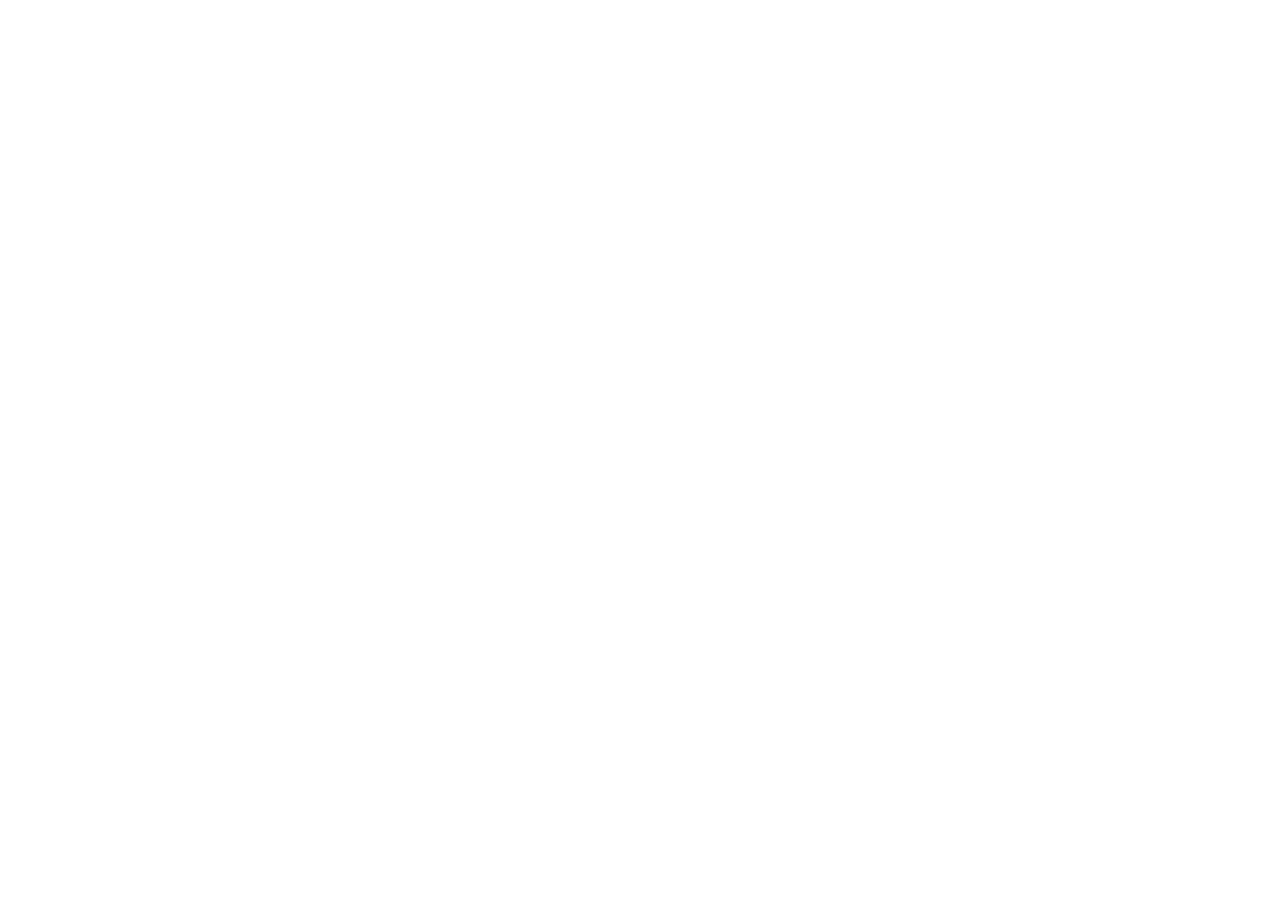
==== about.html @ 60a02329 "Add about.html" ====
<!DOCTYPE html>
<html lang="es">
  <head>
    <meta charset="UTF-8" />
    <meta http-equiv="X-UA-Compatible" content="IE=edge" />
    <meta name="viewport" content="width=device-width, initial-scale=1.0" />
    <title>Mensajes Privados</title>
  </head>
  <body></body>
</html>
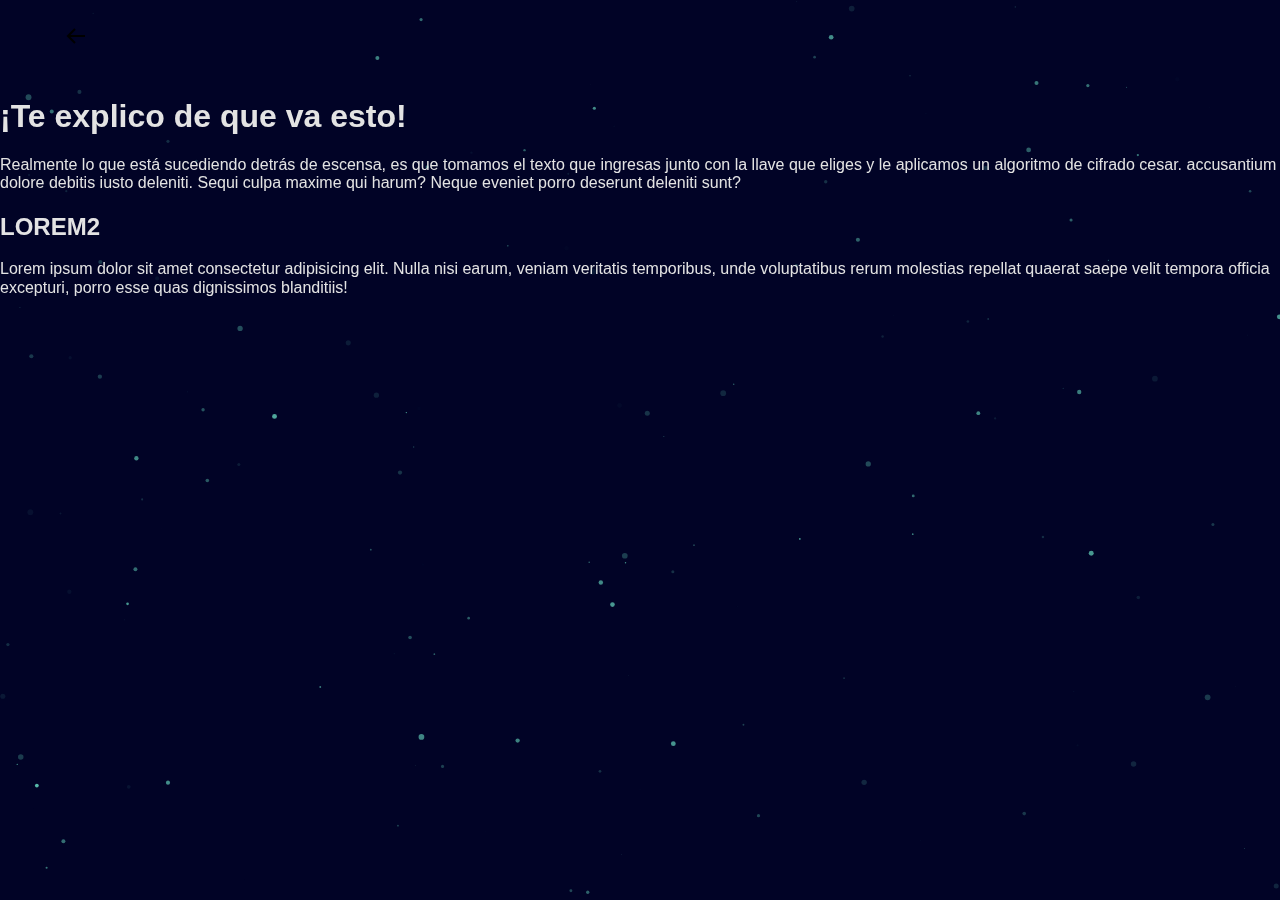
==== commit 8337c453: "Update about.html" ====
--- a/about.html
+++ b/about.html
@@ -5,6 +5,56 @@
     <meta http-equiv="X-UA-Compatible" content="IE=edge" />
     <meta name="viewport" content="width=device-width, initial-scale=1.0" />
     <title>Mensajes Privados</title>
+    <link rel="stylesheet" href="styles/normalize.css" />
+    <link rel="stylesheet" href="styles/style.css" />
   </head>
-  <body></body>
+  <body>
+    <!-- particle effects -->
+    <div id="particles-js"></div>
+    <!-- page content -->
+    <header class="header">
+      <nav class="nav">
+        <ul class="nav__links">
+          <li>
+            <a href="index.html" class="nav__link">
+              <svg
+                xmlns="http://www.w3.org/2000/svg"
+                width="24"
+                height="24"
+                class="arrowback__icon functional-icon"
+              >
+                <path
+                  d="M21 11H6.414l5.293-5.293-1.414-1.414L2.586 12l7.707 7.707 1.414-1.414L6.414 13H21z"
+                />
+              </svg>
+            </a>
+          </li>
+        </ul>
+      </nav>
+    </header>
+    <main class="">
+      <section class="about glass-container">
+        <article class="about__article">
+          <h1 class="about__title">¡Te explico de que va esto!</h1>
+          <p class="about__paragraph">
+            Realmente lo que está sucediendo detrás de escensa, es que tomamos
+            el texto que ingresas junto con la llave que eliges y le aplicamos
+            un algoritmo de cifrado cesar. accusantium dolore debitis iusto
+            deleniti. Sequi culpa maxime qui harum? Neque eveniet porro deserunt
+            deleniti sunt?
+          </p>
+          <h2>LOREM2</h2>
+          <p class="about__paragraph">
+            Lorem ipsum dolor sit amet consectetur adipisicing elit. Nulla nisi
+            earum, veniam veritatis temporibus, unde voluptatibus rerum
+            molestias repellat quaerat saepe velit tempora officia excepturi,
+            porro esse quas dignissimos blanditiis!
+          </p>
+        </article>
+      </section>
+    </main>
+    <!-- particle scripts -->
+    <script src="scripts/particles.min.js"></script>
+    <script src="scripts/particles.effects.js"></script>
+  </body>
 </html>
--- a/styles/style.css
+++ b/styles/style.css
@@ -0,0 +1,229 @@
+:root {
+  --accent-color: #5abfad;
+  --secondary-color: #3c74a6;
+  --bg-color: #010326;
+  --white-text: #e3e3e3;
+  --large-text: 1.953rem;
+  --medium-text: 1.35rem;
+  --small-text: 1rem;
+  --b-radius: 0.3rem;
+}
+
+* {
+  box-sizing: border-box;
+}
+
+body {
+  font-family: 'Outfit', sans-serif;
+  background-color: var(--bg-color);
+  color: var(--white-text);
+}
+
+li {
+  list-style: none;
+}
+
+textarea {
+  width: 100%;
+  resize: none;
+  outline: none;
+  background-color: unset;
+}
+
+input[type='number']::-webkit-inner-spin-button,
+input[type='number']::-webkit-outer-spin-button {
+  -webkit-appearance: none;
+}
+
+.textarea-container {
+  max-width: 20rem;
+}
+
+.header {
+  display: grid;
+  align-items: center;
+}
+
+.nav {
+  width: 100%;
+  max-width: 1200px;
+  margin: 0 auto;
+}
+
+.nav__links {
+  padding-left: 1rem;
+}
+
+.nav__links li {
+  display: inline-block;
+}
+
+.nav__link {
+  display: block;
+  text-decoration: none;
+  color: var(--white-text);
+  font-size: var(--small-text);
+  padding: 0.5rem;
+  border-radius: var(--b-radius);
+  animation: bounce 4s infinite;
+}
+
+.main {
+  display: grid;
+  justify-content: center;
+  margin: 0.5rem;
+}
+
+.form {
+  display: grid;
+  place-content: center;
+  width: min(100%, 70rem);
+  margin: 2rem auto;
+  padding: 2rem;
+  font-size: var(--medium-text);
+  border-radius: var(--b-radius);
+  background-color: rgba(25, 41, 89, 0.4);
+  backdrop-filter: blur(1px);
+  border: solid 1px rgba(25, 41, 89, 0.5);
+}
+
+.form__title {
+  text-align: center;
+  font-size: var(--large-text);
+}
+
+.form__container {
+  display: grid;
+  gap: 1rem;
+}
+
+.input__text {
+  font-size: var(--small-text);
+  color: var(--white-text);
+  border: solid 2px rgba(25, 41, 89, 0.7);
+  border-radius: var(--b-radius);
+  padding: 0.5rem;
+}
+
+.form__actions {
+  display: flex;
+  justify-content: center;
+  align-items: center;
+  gap: 2rem;
+}
+
+.form__btns {
+  display: grid;
+  row-gap: 0.7rem;
+  width: 100%;
+  max-width: 8rem;
+}
+
+.form__btn {
+  width: 100%;
+  max-width: 10rem;
+  min-height: 2rem;
+  border: none;
+  border-radius: var(--b-radius);
+  color: var(--white-text);
+  font-size: var(--small-text);
+  border-radius: 8px;
+  transition: transform 200ms, box-shadow 200ms;
+}
+
+.form__btn--cipher {
+  background-color: var(--accent-color);
+  box-shadow: #428c7f 0 4px 0;
+}
+
+.form__btn--decipher {
+  background-color: var(--secondary-color);
+  box-shadow: #295073 0 4px 0;
+}
+
+.form__key {
+  display: block;
+  display: block;
+  width: 100%;
+  text-align: center;
+  line-height: 1.8;
+  font-size: var(--small-text);
+}
+
+.key__container {
+  display: flex;
+  justify-content: space-around;
+  max-width: 5rem;
+  margin: 0 auto;
+  background-color: rgba(25, 41, 89, 0.7);
+  border-radius: var(--b-radius);
+}
+
+.key__icon {
+  transform: rotate(45deg);
+  fill: var(--white-text);
+}
+
+.form__input--number {
+  border: none;
+  outline: none;
+  opacity: 0.7;
+  max-width: 3rem;
+  background-color: unset;
+  color: var(--white-text);
+}
+
+/* effects */
+.nav__link:hover {
+  color: var(--accent-color);
+}
+
+.input__text:hover {
+  border: solid 2px rgba(90, 191, 173, 0.5);
+}
+
+.input__text:focus {
+  border: solid 2px var(--accent-color);
+}
+
+.key__icon:hover {
+  fill: var(--accent-color);
+}
+
+.form__btn:active {
+  box-shadow: 0px 0px 0px;
+  transform: translateY(4px) translateX(4px);
+}
+
+@keyframes bounce {
+  0% {
+    transform: translate(0px, 0px);
+  }
+
+  40% {
+    transform: translate(0px, 3px);
+  }
+
+  60% {
+    transform: translate(0px, 10px);
+  }
+
+  100% {
+    transform: translate(0px, 0px);
+  }
+}
+
+/* particles container */
+#particles-js {
+  position: fixed;
+  width: 100%;
+  height: 100vh;
+  z-index: -1;
+}
+
+/* Desktop */
+@media screen and (min-width: 810px) {
+  .form__container {
+    grid-template-columns: repeat(3, 1fr);
+  }
+}
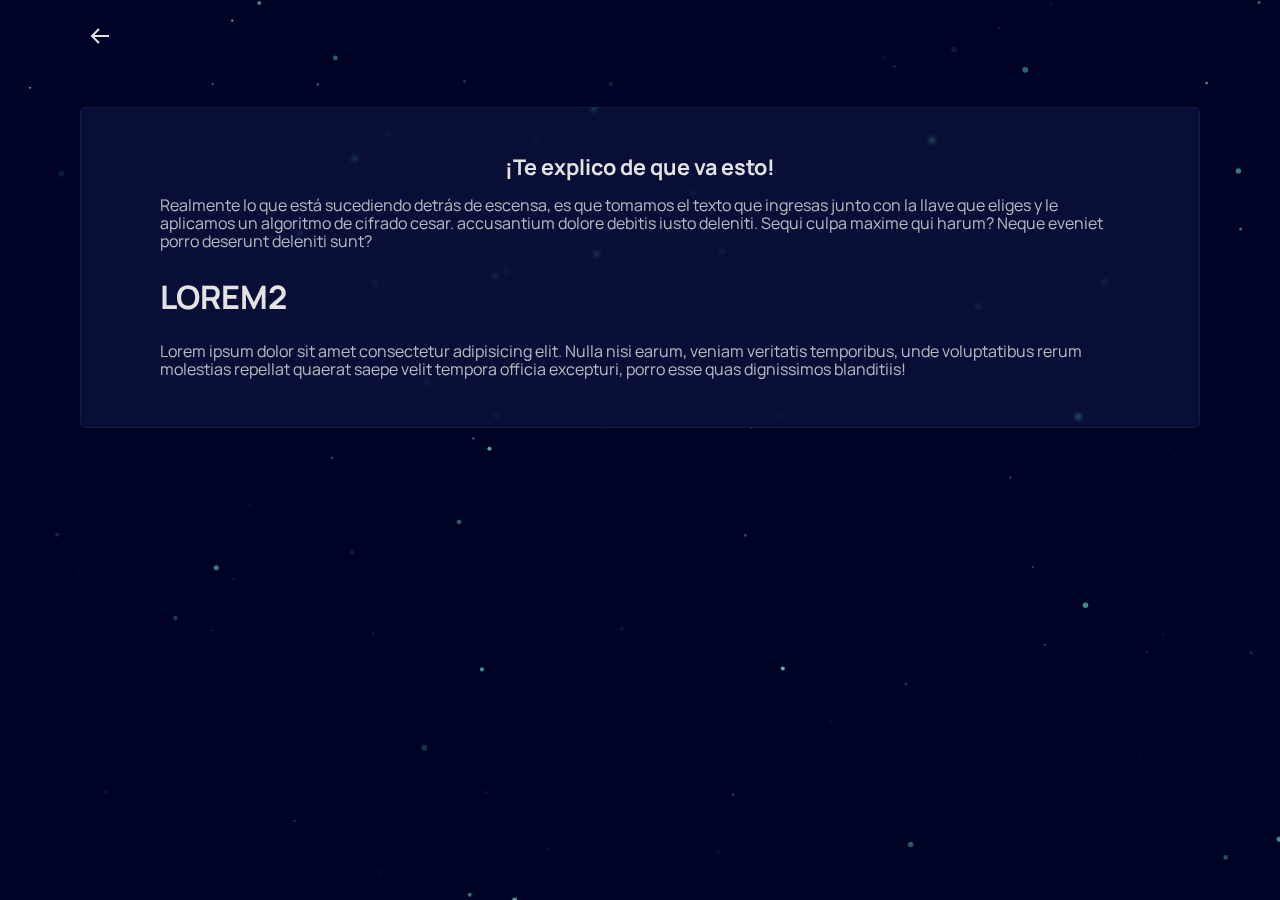
==== commit 196c8e9e: "Update fonts" ====
--- a/about.html
+++ b/about.html
@@ -5,6 +5,12 @@
     <meta http-equiv="X-UA-Compatible" content="IE=edge" />
     <meta name="viewport" content="width=device-width, initial-scale=1.0" />
     <title>Mensajes Privados</title>
+    <link rel="preconnect" href="https://fonts.googleapis.com" />
+    <link rel="preconnect" href="https://fonts.gstatic.com" crossorigin />
+    <link
+      href="https://fonts.googleapis.com/css2?family=Manrope:wght@400;600&display=swap"
+      rel="stylesheet"
+    />
     <link rel="stylesheet" href="styles/normalize.css" />
     <link rel="stylesheet" href="styles/style.css" />
   </head>
--- a/styles/style.css
+++ b/styles/style.css
@@ -14,7 +14,7 @@
 }
 
 body {
-  font-family: 'Outfit', sans-serif;
+  font-family: 'Manrope', sans-serif;
   background-color: var(--bg-color);
   color: var(--white-text);
 }
@@ -35,10 +35,31 @@
   -webkit-appearance: none;
 }
 
+/* particles container */
+#particles-js {
+  position: fixed;
+  width: 100%;
+  height: 100vh;
+  z-index: -1;
+}
+
 .textarea-container {
   max-width: 20rem;
 }
 
+.glass-container {
+  display: grid;
+  place-content: center;
+  width: 97%;
+  margin: 2rem auto;
+  padding: 2rem;
+  font-size: var(--medium-text);
+  border-radius: var(--b-radius);
+  background-color: rgba(25, 41, 89, 0.3);
+  backdrop-filter: blur(2px);
+  border: solid 1px rgba(25, 41, 89, 0.5);
+}
+
 .header {
   display: grid;
   align-items: center;
@@ -51,7 +72,13 @@
 }
 
 .nav__links {
-  padding-left: 1rem;
+  max-width: 70rem;
+}
+
+.nav__links--home {
+  display: flex;
+  justify-content: end;
+  padding-right: 1rem;
 }
 
 .nav__links li {
@@ -63,6 +90,7 @@
   text-decoration: none;
   color: var(--white-text);
   font-size: var(--small-text);
+  font-weight: 600;
   padding: 0.5rem;
   border-radius: var(--b-radius);
   animation: bounce 4s infinite;
@@ -71,20 +99,6 @@
 .main {
   display: grid;
   justify-content: center;
-  margin: 0.5rem;
-}
-
-.form {
-  display: grid;
-  place-content: center;
-  width: min(100%, 70rem);
-  margin: 2rem auto;
-  padding: 2rem;
-  font-size: var(--medium-text);
-  border-radius: var(--b-radius);
-  background-color: rgba(25, 41, 89, 0.4);
-  backdrop-filter: blur(1px);
-  border: solid 1px rgba(25, 41, 89, 0.5);
 }
 
 .form__title {
@@ -161,6 +175,9 @@
 
 .key__icon {
   transform: rotate(45deg);
+}
+
+.functional-icon {
   fill: var(--white-text);
 }
 
@@ -186,7 +203,7 @@
   border: solid 2px var(--accent-color);
 }
 
-.key__icon:hover {
+.functional-icon:hover {
   fill: var(--accent-color);
 }
 
@@ -213,15 +230,25 @@
   }
 }
 
-/* particles container */
-#particles-js {
-  position: fixed;
-  width: 100%;
-  height: 100vh;
-  z-index: -1;
-}
-
-/* Desktop */
+/* about page */
+.about {
+  width: min(90%, 70rem);
+}
+
+.about__article {
+  max-width: 60rem;
+}
+
+.about__title {
+  text-align: center;
+  font-size: var(--medium-text);
+}
+
+.about__paragraph {
+  font-size: var(--small-text);
+  opacity: 0.8;
+}
+
 @media screen and (min-width: 810px) {
   .form__container {
     grid-template-columns: repeat(3, 1fr);
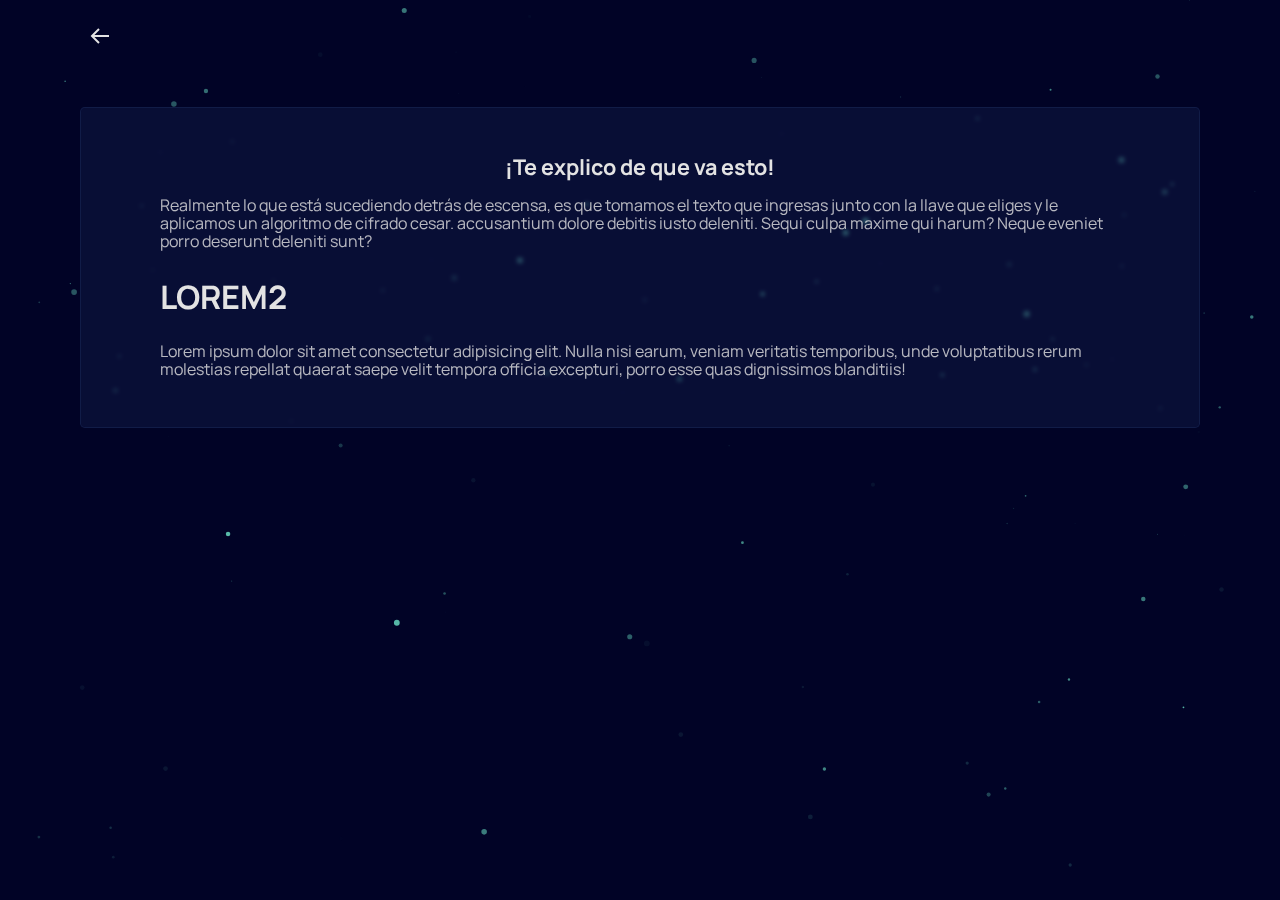
==== commit 9ecb4530: "Add favicon" ====
--- a/about.html
+++ b/about.html
@@ -5,6 +5,7 @@
     <meta http-equiv="X-UA-Compatible" content="IE=edge" />
     <meta name="viewport" content="width=device-width, initial-scale=1.0" />
     <title>Mensajes Privados</title>
+    <link rel="icon" href="./images/favicon.svg" />
     <link rel="preconnect" href="https://fonts.googleapis.com" />
     <link rel="preconnect" href="https://fonts.gstatic.com" crossorigin />
     <link
--- a/styles/style.css
+++ b/styles/style.css
@@ -111,12 +111,16 @@
   gap: 1rem;
 }
 
-.input__text {
+.form__textarea {
   font-size: var(--small-text);
   color: var(--white-text);
   border: solid 2px rgba(25, 41, 89, 0.7);
   border-radius: var(--b-radius);
   padding: 0.5rem;
+}
+
+.alert-message {
+  color: var(--accent-color);
 }
 
 .form__actions {
@@ -141,7 +145,6 @@
   border-radius: var(--b-radius);
   color: var(--white-text);
   font-size: var(--small-text);
-  border-radius: 8px;
   transition: transform 200ms, box-shadow 200ms;
 }
 
@@ -195,11 +198,11 @@
   color: var(--accent-color);
 }
 
-.input__text:hover {
+.form__textarea--input:hover {
   border: solid 2px rgba(90, 191, 173, 0.5);
 }
 
-.input__text:focus {
+.form__textarea--input:focus {
   border: solid 2px var(--accent-color);
 }
 
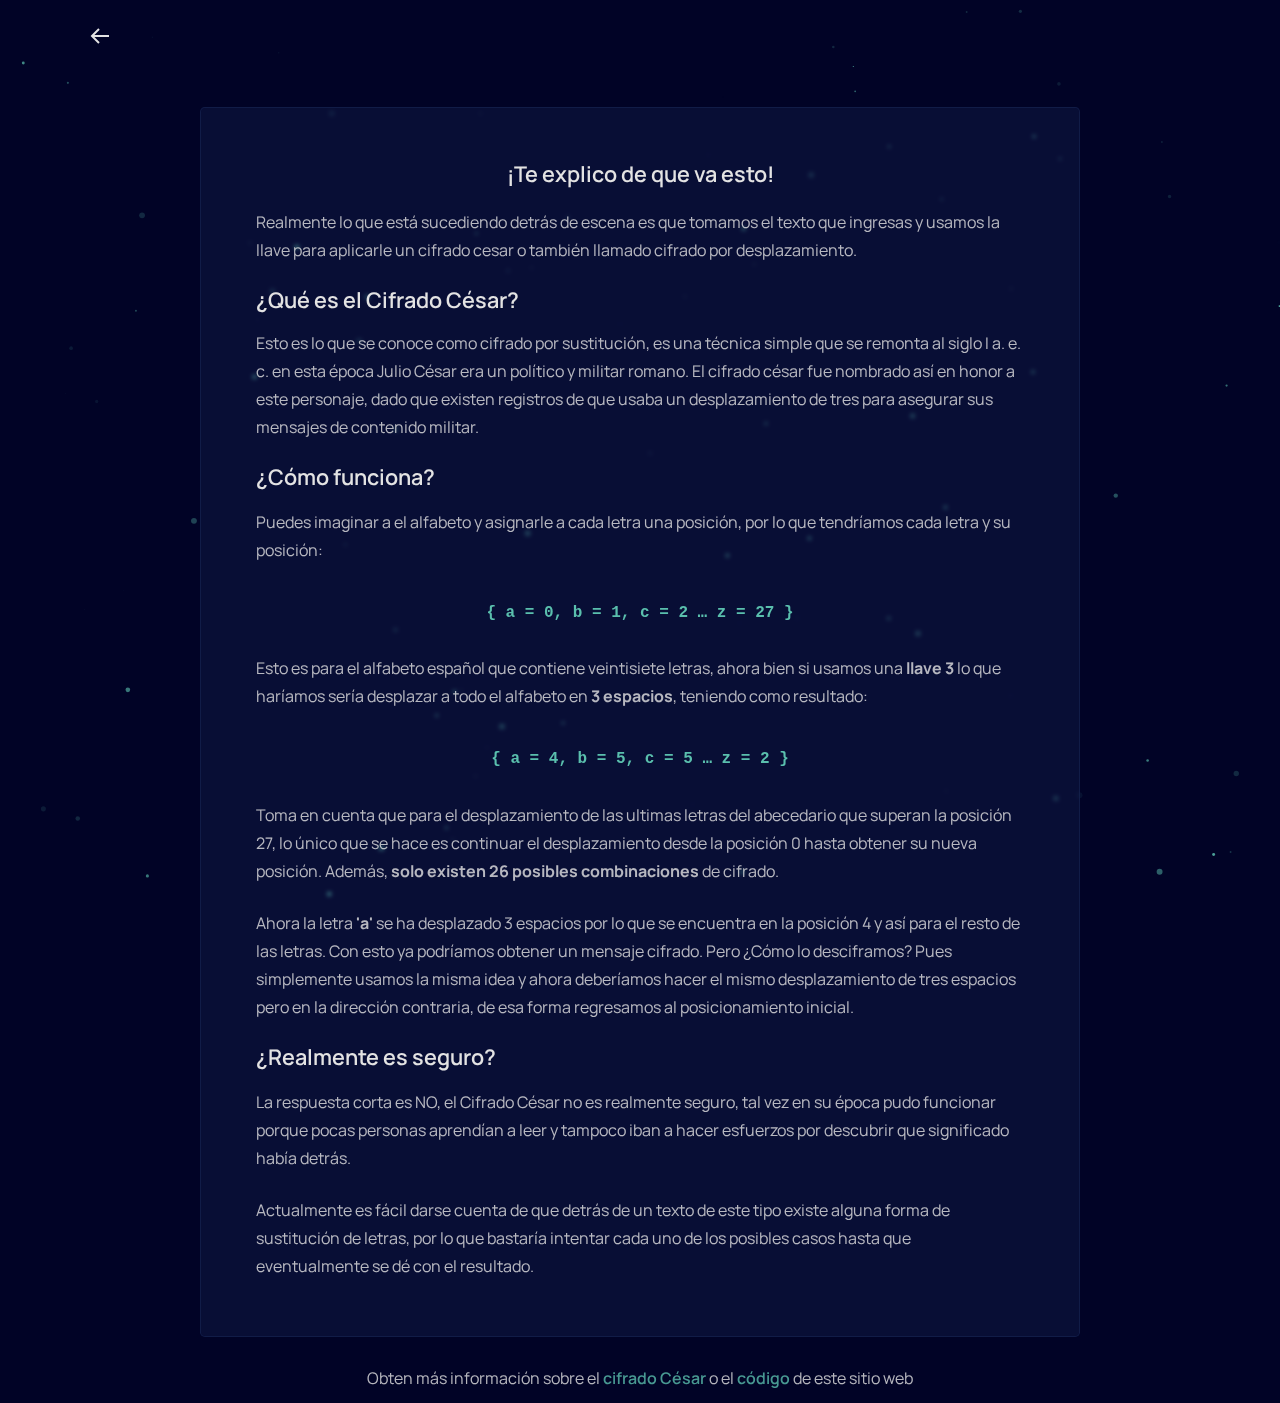
==== commit 6ae4470b: "Update about page" ====
--- a/about.html
+++ b/about.html
@@ -42,23 +42,91 @@
     <main class="">
       <section class="about glass-container">
         <article class="about__article">
-          <h1 class="about__title">¡Te explico de que va esto!</h1>
+          <h3 class="about__title about__title--center">
+            ¡Te explico de que va esto!
+          </h3>
           <p class="about__paragraph">
-            Realmente lo que está sucediendo detrás de escensa, es que tomamos
-            el texto que ingresas junto con la llave que eliges y le aplicamos
-            un algoritmo de cifrado cesar. accusantium dolore debitis iusto
-            deleniti. Sequi culpa maxime qui harum? Neque eveniet porro deserunt
-            deleniti sunt?
+            Realmente lo que está sucediendo detrás de escena es que tomamos el
+            texto que ingresas y usamos la llave para aplicarle un cifrado cesar
+            o también llamado cifrado por desplazamiento.
           </p>
-          <h2>LOREM2</h2>
+          <h1 class="about__title">¿Qué es el Cifrado César?</h1>
           <p class="about__paragraph">
-            Lorem ipsum dolor sit amet consectetur adipisicing elit. Nulla nisi
-            earum, veniam veritatis temporibus, unde voluptatibus rerum
-            molestias repellat quaerat saepe velit tempora officia excepturi,
-            porro esse quas dignissimos blanditiis!
+            Esto es lo que se conoce como cifrado por sustitución, es una
+            técnica simple que se remonta al siglo I a. e. c. en esta época
+            Julio César era un político y militar romano. El cifrado césar fue
+            nombrado así en honor a este personaje, dado que existen registros
+            de que usaba un desplazamiento de tres para asegurar sus mensajes de
+            contenido militar.
+          </p>
+          <h2 class="about__title">¿Cómo funciona?</h2>
+          <p class="about__paragraph">
+            Puedes imaginar a el alfabeto y asignarle a cada letra una posición,
+            por lo que tendríamos cada letra y su posición:
+          </p>
+          <code class="about__code">{ a = 0, b = 1, c = 2 … z = 27 }</code>
+          <p class="about__paragraph">
+            Esto es para el alfabeto español que contiene veintisiete letras,
+            ahora bien si usamos una <span class="bold-text">llave 3</span> lo
+            que haríamos sería desplazar a todo el alfabeto en
+            <span class="bold-text">3 espacios</span>, teniendo como resultado:
+          </p>
+          <code class="about__code">{ a = 4, b = 5, c = 5 … z = 2 }</code>
+          <p class="about__paragraph">
+            Toma en cuenta que para el desplazamiento de las ultimas letras del
+            abecedario que superan la posición 27, lo único que se hace es
+            continuar el desplazamiento desde la posición 0 hasta obtener su
+            nueva posición. Además,
+            <span class="bold-text"
+              >solo existen 26 posibles combinaciones</span
+            >
+            de cifrado.
+          </p>
+          <p class="about__paragraph">
+            Ahora la letra <span class="bold-text">'a'</span> se ha desplazado 3
+            espacios por lo que se encuentra en la posición 4 y así para el
+            resto de las letras. Con esto ya podríamos obtener un mensaje
+            cifrado. Pero ¿Cómo lo desciframos? Pues simplemente usamos la misma
+            idea y ahora deberíamos hacer el mismo desplazamiento de tres
+            espacios pero en la dirección contraria, de esa forma regresamos al
+            posicionamiento inicial.
+          </p>
+          <h2 class="about__title">¿Realmente es seguro?</h2>
+          <p class="about__paragraph">
+            La respuesta corta es NO, el Cifrado César no es realmente seguro,
+            tal vez en su época pudo funcionar porque pocas personas aprendían a
+            leer y tampoco iban a hacer esfuerzos por descubrir que significado
+            había detrás.
+          </p>
+          <p class="about__paragraph">
+            Actualmente es fácil darse cuenta de que detrás de un texto de este
+            tipo existe alguna forma de sustitución de letras, por lo que
+            bastaría intentar cada uno de los posibles casos hasta que
+            eventualmente se dé con el resultado.
           </p>
         </article>
       </section>
+      <span class="about__links"
+        >Obten más información sobre el
+        <a
+          class="about__link"
+          href="https://es.wikipedia.org/wiki/Cifrado_C%C3%A9sar"
+          target="_blank"
+          rel="noopener noreferrer"
+        >
+          cifrado César
+        </a>
+        o el
+        <a
+          class="about__link"
+          href="https://github.com/anthonysanlucas/encrypted-messages"
+          target="_blank"
+          rel="noopener noreferrer"
+        >
+          código
+        </a>
+        de este sitio web
+      </span>
     </main>
     <!-- particle scripts -->
     <script src="scripts/particles.min.js"></script>
--- a/styles/style.css
+++ b/styles/style.css
@@ -60,6 +60,10 @@
   border: solid 1px rgba(25, 41, 89, 0.5);
 }
 
+.bold-text {
+  font-weight: bold;
+}
+
 .header {
   display: grid;
   align-items: center;
@@ -235,21 +239,50 @@
 
 /* about page */
 .about {
-  width: min(90%, 70rem);
+  width: min(90%, 55rem);
 }
 
 .about__article {
-  max-width: 60rem;
+  max-width: 48rem;
 }
 
 .about__title {
-  text-align: center;
   font-size: var(--medium-text);
+  font-weight: 600;
+}
+
+.about__title--center {
+  text-align: center;
 }
 
 .about__paragraph {
   font-size: var(--small-text);
   opacity: 0.8;
+  line-height: 1.75rem;
+  margin-bottom: 1.5rem;
+}
+
+.about__links {
+  display: block;
+  font-size: var(--small-text);
+  text-align: center;
+  margin: 1rem;
+  opacity: 0.8;
+}
+
+.about__code {
+  display: block;
+  text-align: center;
+  color: var(--accent-color);
+  padding: 1rem;
+  font-weight: 600;
+  font-size: 0.85rem;
+}
+
+.about__link {
+  text-decoration: none;
+  color: var(--accent-color);
+  font-weight: 600;
 }
 
 @media screen and (min-width: 810px) {
@@ -257,3 +290,9 @@
     grid-template-columns: repeat(3, 1fr);
   }
 }
+
+@media screen and (min-width: 450px) {
+  .about__code {
+    font-size: var(--small-text);
+  }
+}
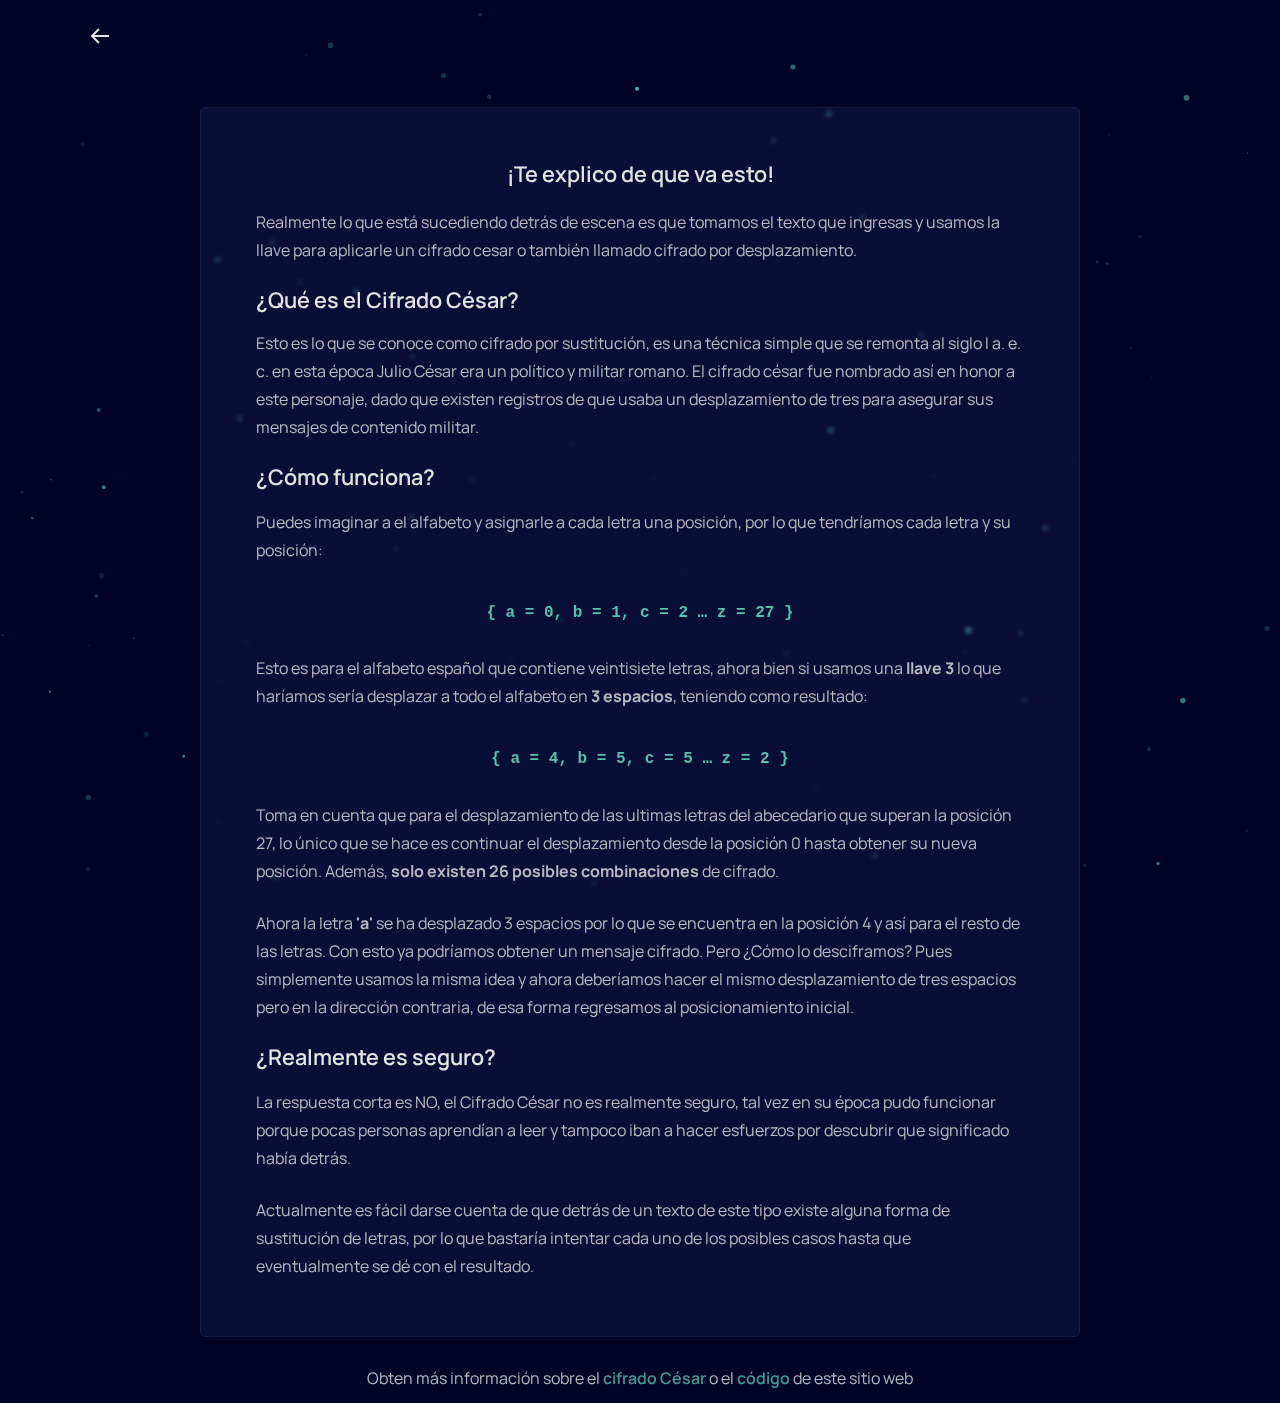
==== commit 18b2d00c: "Update meta tags" ====
--- a/about.html
+++ b/about.html
@@ -4,8 +4,27 @@
     <meta charset="UTF-8" />
     <meta http-equiv="X-UA-Compatible" content="IE=edge" />
     <meta name="viewport" content="width=device-width, initial-scale=1.0" />
-    <title>Mensajes Privados</title>
+    <title>Mensajes Seguros | Cifrado César</title>
     <link rel="icon" href="./images/favicon.svg" />
+    <meta name="title" content="Mensajes Seguros | Cifrado César" />
+    <meta
+      name="description"
+      content="¡Asegura tus mensajes📧! Usa esta herramienta para encriptar tus mensajes mediante un cifrado César, no olvides la llave..."
+    />
+    <meta property="og:type" content="website" />
+    <meta
+      property="og:url"
+      content="https://anthonysanlucas.github.io/encrypted-messages/"
+    />
+    <meta property="og:title" content="Mensajes Seguros | Cifrado César" />
+    <meta
+      property="og:description"
+      content="¡Asegura tus mensajes📧! Usa esta herramienta para encriptar tus mensajes mediante un cifrado César, no olvides la llave..."
+    />
+    <meta
+      property="og:image"
+      content="https://drive.google.com/file/d/1kKKolJ_j3Tehda7f1WFff3XyOwe8oV8-/view?usp=sharing"
+    />
     <link rel="preconnect" href="https://fonts.googleapis.com" />
     <link rel="preconnect" href="https://fonts.gstatic.com" crossorigin />
     <link
@@ -18,7 +37,6 @@
   <body>
     <!-- particle effects -->
     <div id="particles-js"></div>
-    <!-- page content -->
     <header class="header">
       <nav class="nav">
         <ul class="nav__links">
